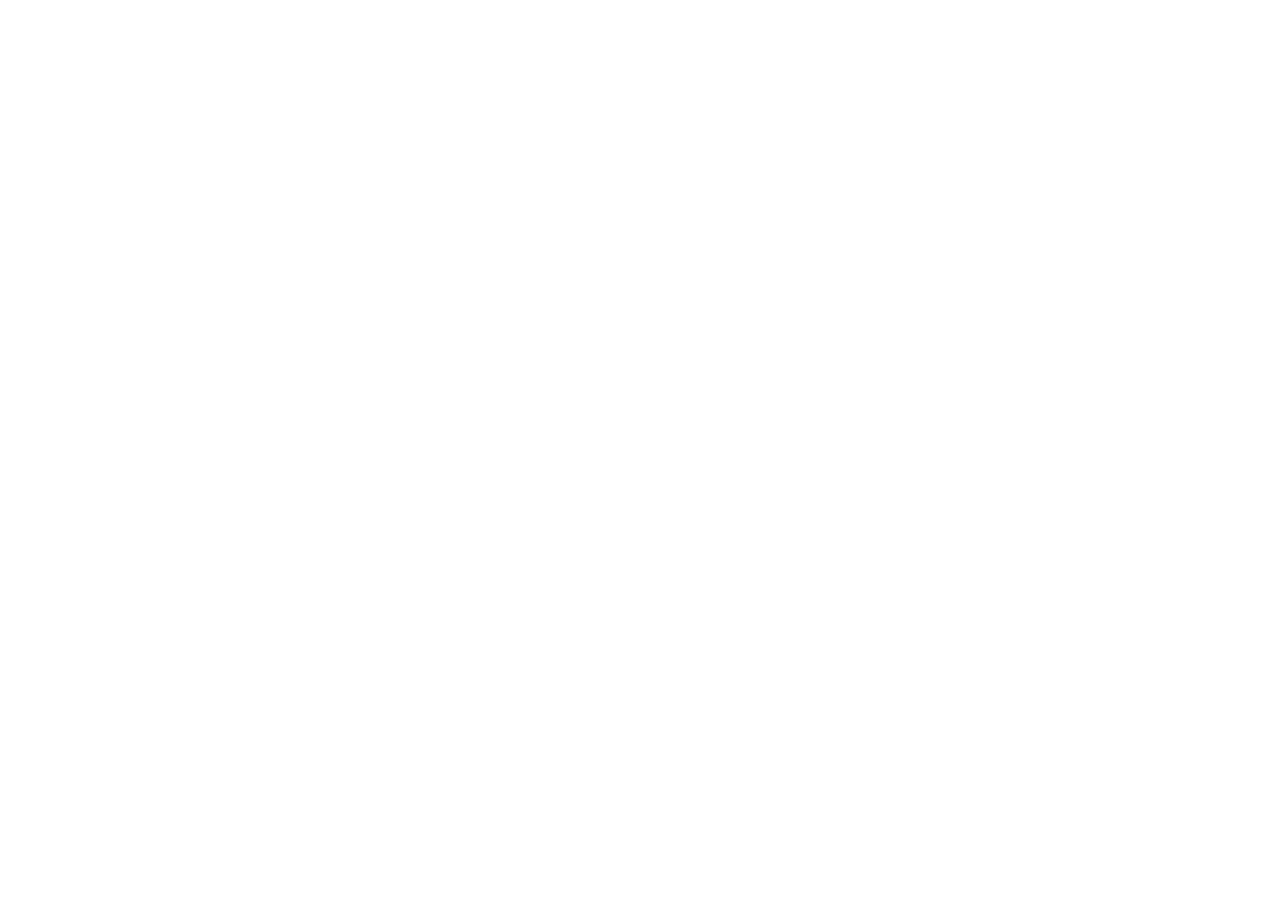
==== src/index.html @ ca4fa9d8 "Initial commit" ====
<!DOCTYPE html>
<html lang="en">
  <head>
    <meta charset="UTF-8" />
    <!-- PON UN FAVICON!!! -->
    <link rel="icon" type="image/svg+xml" href="" />
    <meta name="viewport" content="width=device-width, initial-scale=1.0" />
    <!-- CAMBIA EL TITLE!!! -->
    <title>Vite Template</title>
  </head>
  <body>
    <script type="module" src="./js/index.js"></script>
  </body>
</html>
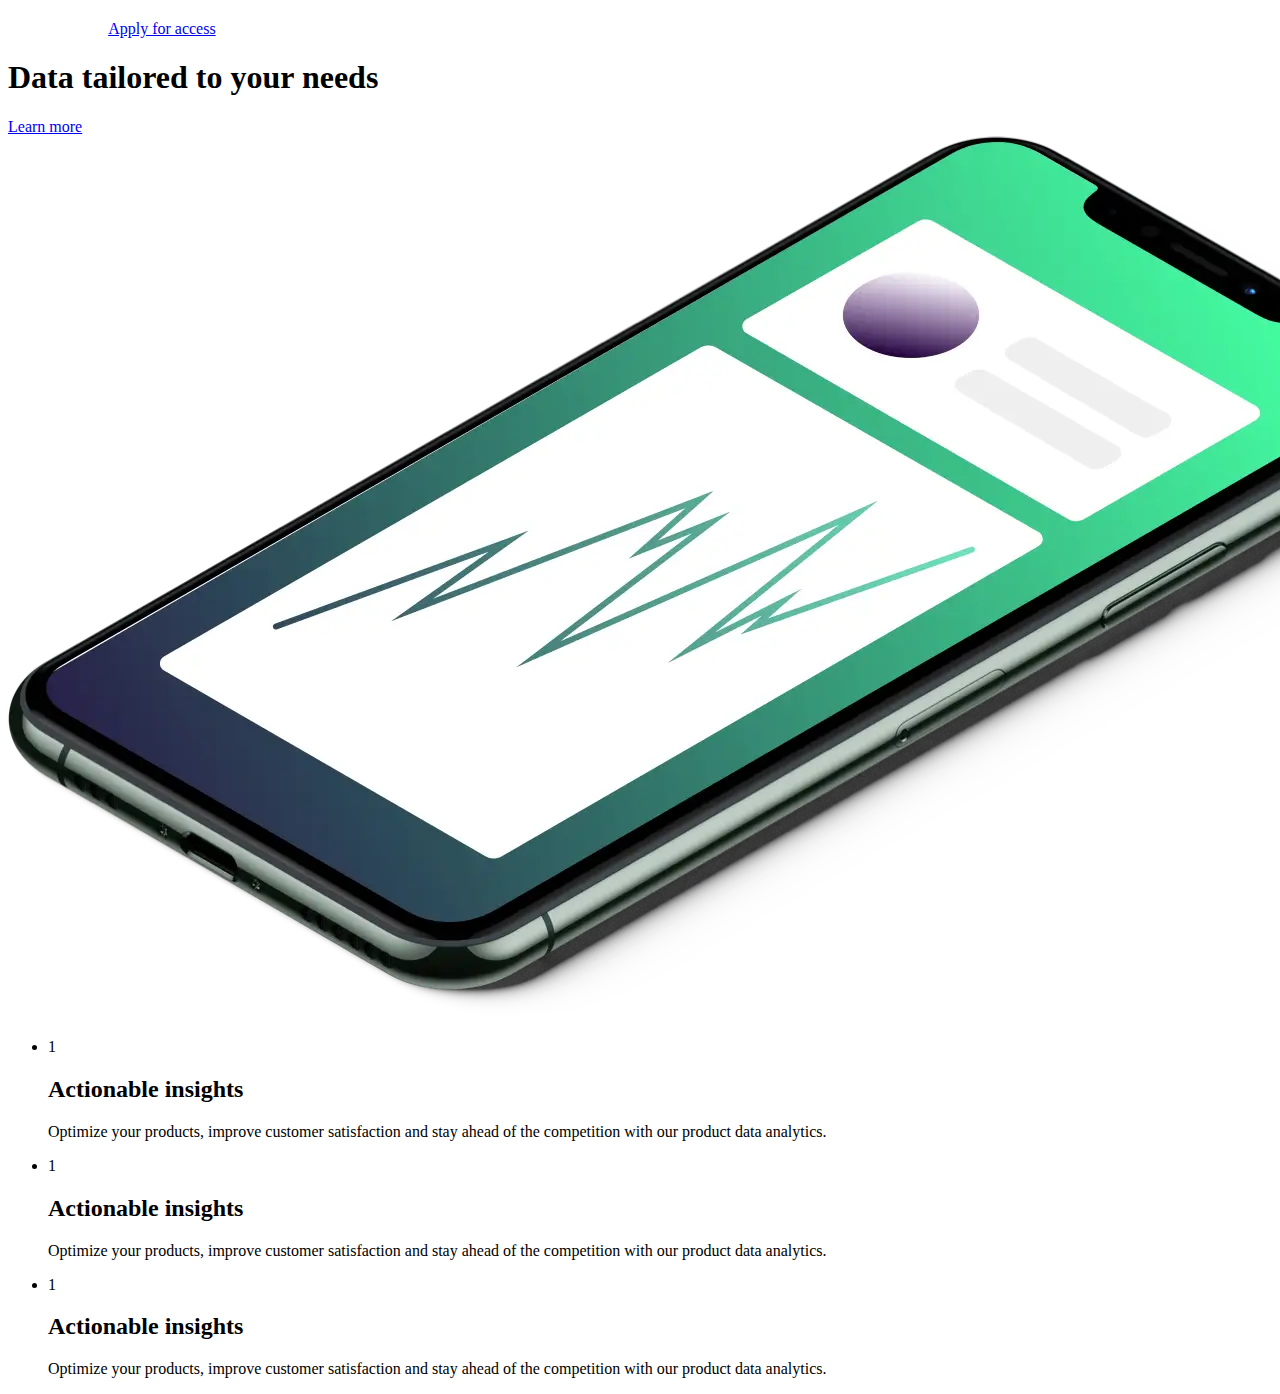
==== commit 7e1d0ed3: "cambios clase 20-04" ====
--- a/src/index.html
+++ b/src/index.html
@@ -5,10 +5,68 @@
     <!-- PON UN FAVICON!!! -->
     <link rel="icon" type="image/svg+xml" href="" />
     <meta name="viewport" content="width=device-width, initial-scale=1.0" />
-    <!-- CAMBIA EL TITLE!!! -->
-    <title>Vite Template</title>
+    <link rel="preconnect" href="https://fonts.googleapis.com" />
+    <link rel="preconnect" href="https://fonts.gstatic.com" crossorigin />
+    <link
+      href="https://fonts.googleapis.com/css2?family=Fraunces:wght@600&family=Manrope:wght@400;700&display=swap"
+      rel="stylesheet"
+    />
+    <title>Workit</title>
   </head>
   <body>
+    <header class="header">
+      <div class="header__top">
+        <img
+          class="logo"
+          src="./assets/images/logo-light.svg"
+          alt="logo-light"
+        />
+        <a class="header__link" href="#"> Apply for access</a>
+      </div>
+      <div class="banner">
+        <h1 class="title">
+          Data <span class="title--underline">tailored</span> to your needs
+        </h1>
+        <a class="button button--primary" href="#"> Learn more</a>
+      </div>
+      <img
+        class="banner-image"
+        src="./assets/images/image-hero.webp"
+        alt="image-hero"
+      />
+    </header>
+
+    <main class="main">
+      <ul class="features">
+        <li class="feature">
+          <span class="feature__number"> 1</span>
+          <h2 class="feature__title">Actionable insights</h2>
+          <p class="feature__text">
+            Optimize your products, improve customer satisfaction and stay ahead
+            of the competition with our product data analytics.
+          </p>
+        </li>
+
+        <li class="feature">
+          <span class="feature__number"> 1</span>
+          <h2 class="feature__title">Actionable insights</h2>
+          <p class="feature__text">
+            Optimize your products, improve customer satisfaction and stay ahead
+            of the competition with our product data analytics.
+          </p>
+        </li>
+
+        <li class="feature">
+          <span class="feature__number"> 1</span>
+          <h2 class="feature__title">Actionable insights</h2>
+          <p class="feature__text">
+            Optimize your products, improve customer satisfaction and stay ahead
+            of the competition with our product data analytics.
+          </p>
+        </li>
+      </ul>
+    </main>
+
     <script type="module" src="./js/index.js"></script>
   </body>
 </html>
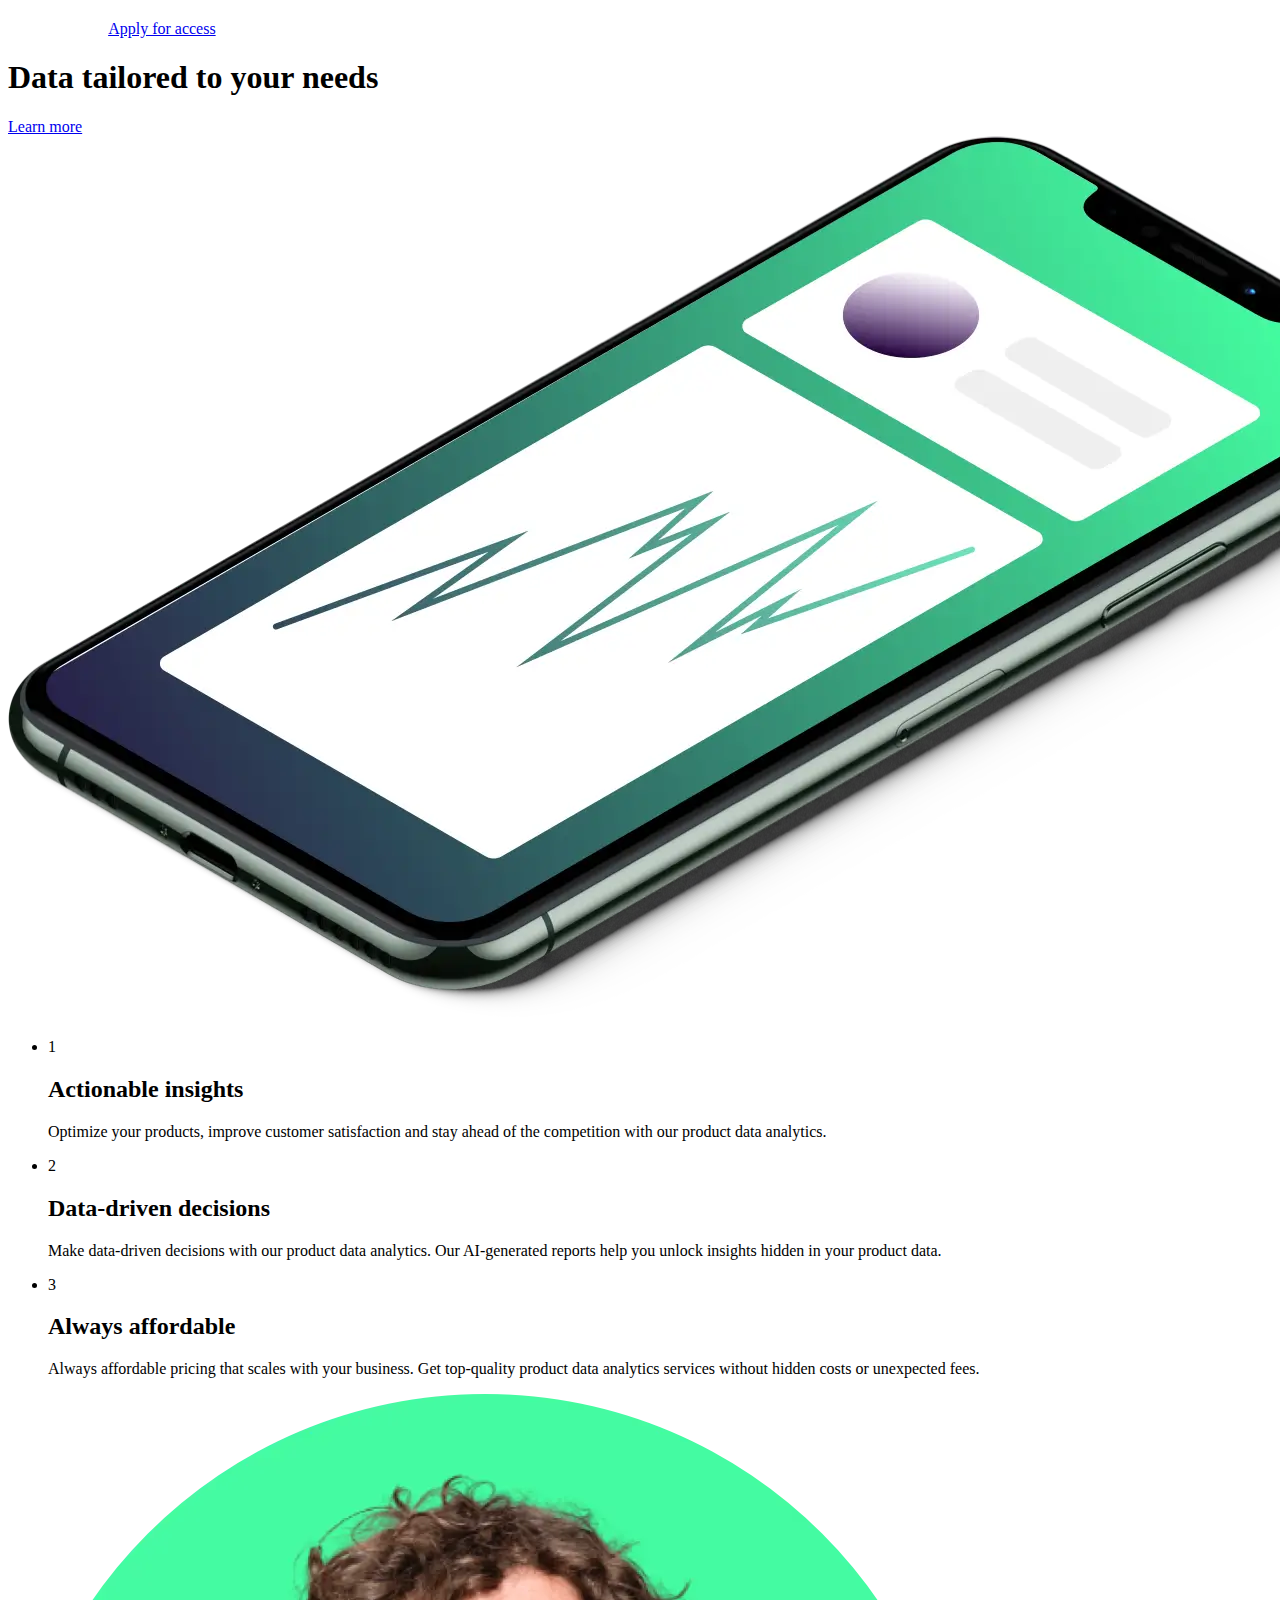
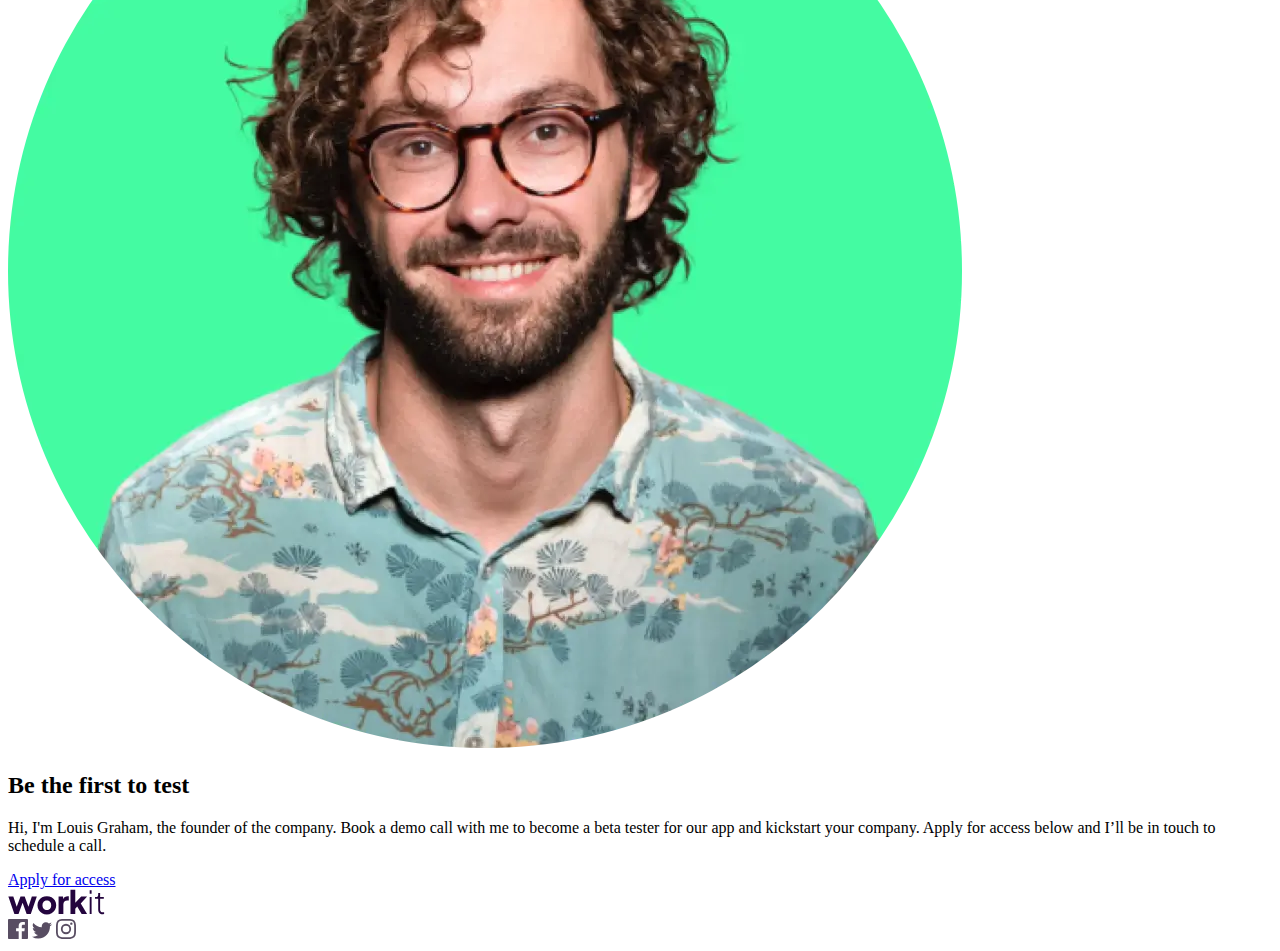
==== commit 21fada0a: "finalizacion en clase" ====
--- a/src/index.html
+++ b/src/index.html
@@ -2,8 +2,11 @@
 <html lang="en">
   <head>
     <meta charset="UTF-8" />
-    <!-- PON UN FAVICON!!! -->
-    <link rel="icon" type="image/svg+xml" href="" />
+    <link
+      rel="icon"
+      type="image/svg+xml"
+      href="./assets/images/favicon-32x32.png"
+    />
     <meta name="viewport" content="width=device-width, initial-scale=1.0" />
     <link rel="preconnect" href="https://fonts.googleapis.com" />
     <link rel="preconnect" href="https://fonts.gstatic.com" crossorigin />
@@ -40,32 +43,67 @@
       <ul class="features">
         <li class="feature">
           <span class="feature__number"> 1</span>
-          <h2 class="feature__title">Actionable insights</h2>
-          <p class="feature__text">
-            Optimize your products, improve customer satisfaction and stay ahead
-            of the competition with our product data analytics.
-          </p>
+          <div class="feature__info">
+            <h2 class="feature__title">Actionable insights</h2>
+            <p class="feature__text">
+              Optimize your products, improve customer satisfaction and stay
+              ahead of the competition with our product data analytics.
+            </p>
+          </div>
         </li>
 
         <li class="feature">
-          <span class="feature__number"> 1</span>
-          <h2 class="feature__title">Actionable insights</h2>
-          <p class="feature__text">
-            Optimize your products, improve customer satisfaction and stay ahead
-            of the competition with our product data analytics.
-          </p>
+          <span class="feature__number"> 2</span>
+          <div class="feature__info">
+            <h2 class="feature__title">Data-driven decisions</h2>
+            <p class="feature__text">
+              Make data-driven decisions with our product data analytics. Our
+              AI-generated reports help you unlock insights hidden in your
+              product data.
+            </p>
+          </div>
         </li>
 
         <li class="feature">
-          <span class="feature__number"> 1</span>
-          <h2 class="feature__title">Actionable insights</h2>
-          <p class="feature__text">
-            Optimize your products, improve customer satisfaction and stay ahead
-            of the competition with our product data analytics.
-          </p>
+          <span class="feature__number"> 3</span>
+          <div class="feature__info">
+            <h2 class="feature__title">Always affordable</h2>
+            <p class="feature__text">
+              Always affordable pricing that scales with your business. Get
+              top-quality product data analytics services without hidden costs
+              or unexpected fees.
+            </p>
+          </div>
         </li>
       </ul>
+
+      <section class="section">
+        <img
+          class="section__image"
+          src="./assets/images/image-founder.webp"
+          alt="image-founder"
+        />
+        <div class="card">
+          <h2 class="card__title">Be the first to test</h2>
+          <p class="card__text">
+            Hi, I'm Louis Graham, the founder of the company. Book a demo call
+            with me to become a beta tester for our app and kickstart your
+            company. Apply for access below and I’ll be in touch to schedule a
+            call.
+          </p>
+          <a class="button button--primary" href="#"> Apply for access</a>
+        </div>
+      </section>
     </main>
+
+    <footer class="footer">
+      <img src="./assets/images/logo-dark.svg" alt="logo" />
+      <div class="social">
+        <img src="./assets/images/icon-facebook.svg" alt="icon-facebook" />
+        <img src="./assets/images/icon-twitter.svg" alt="icon-twitter" />
+        <img src="./assets/images/icon-instagram.svg" alt="icon-instagram" />
+      </div>
+    </footer>
 
     <script type="module" src="./js/index.js"></script>
   </body>
